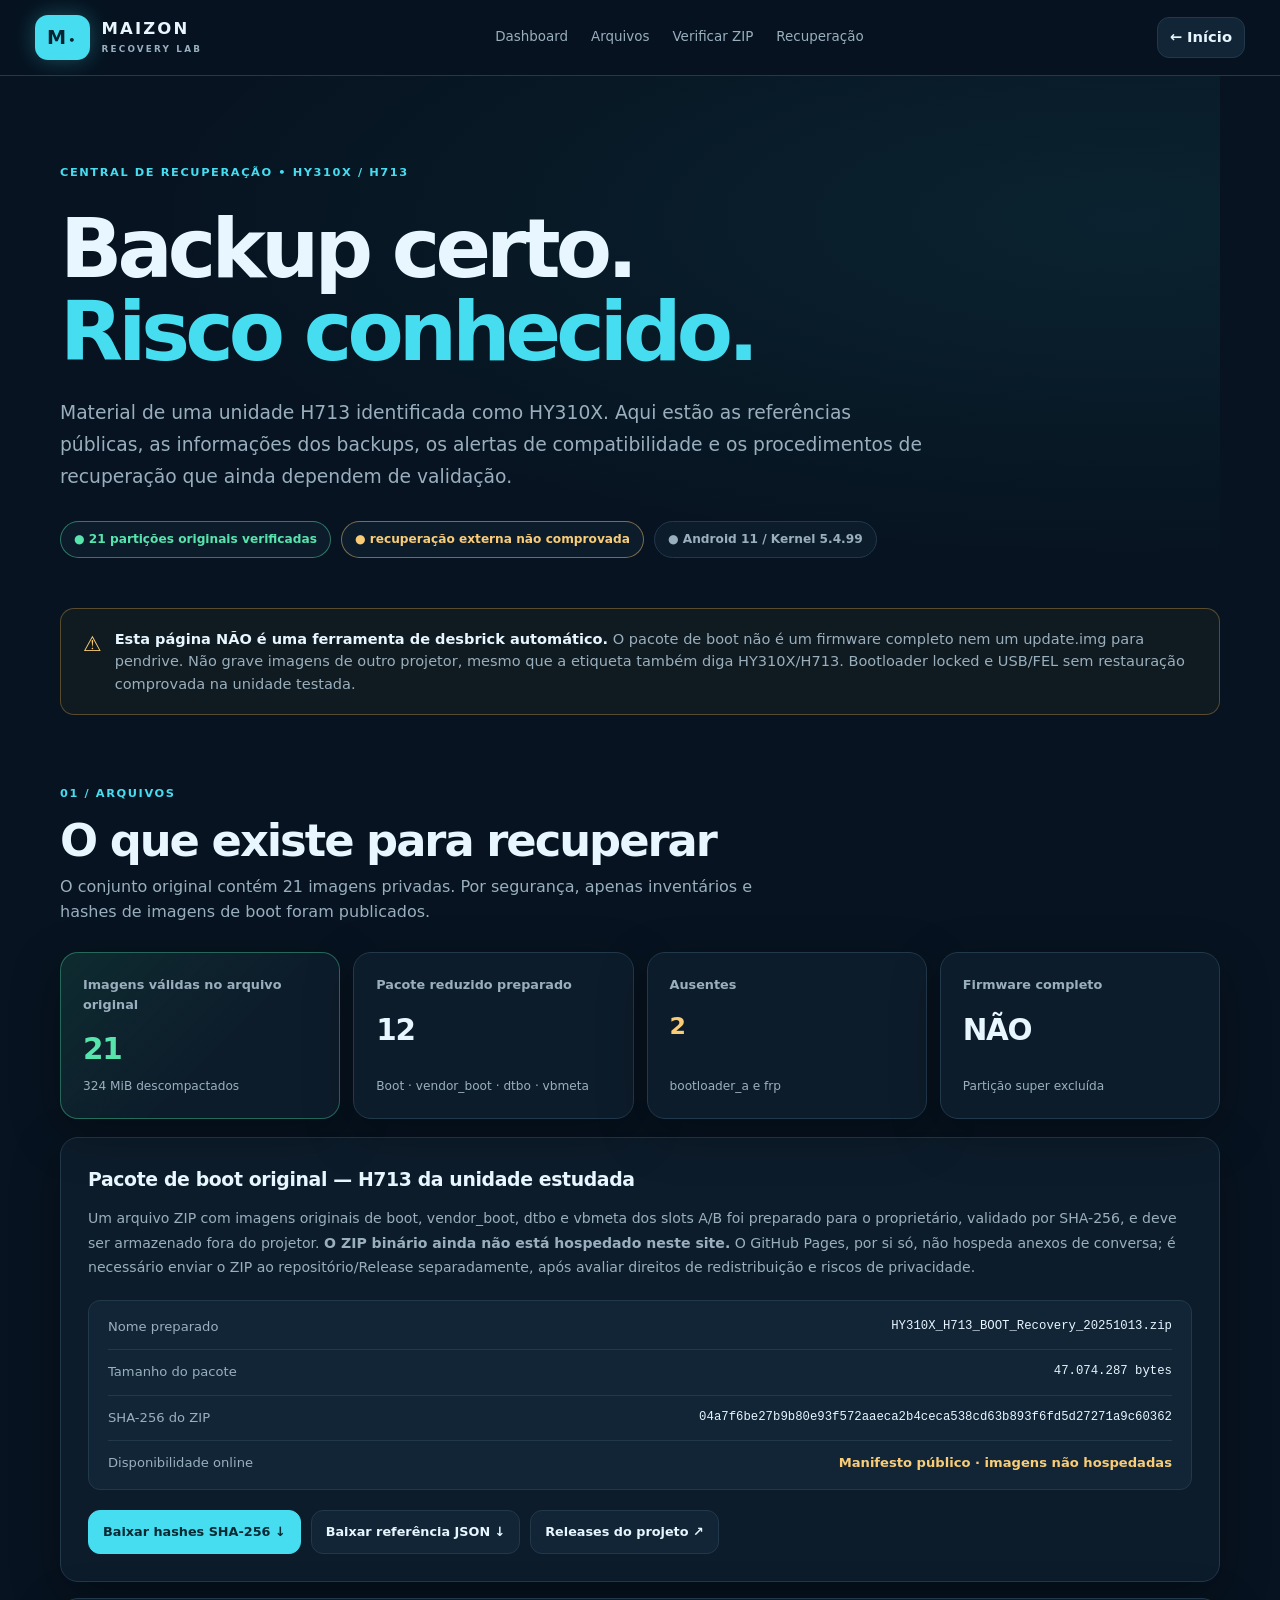
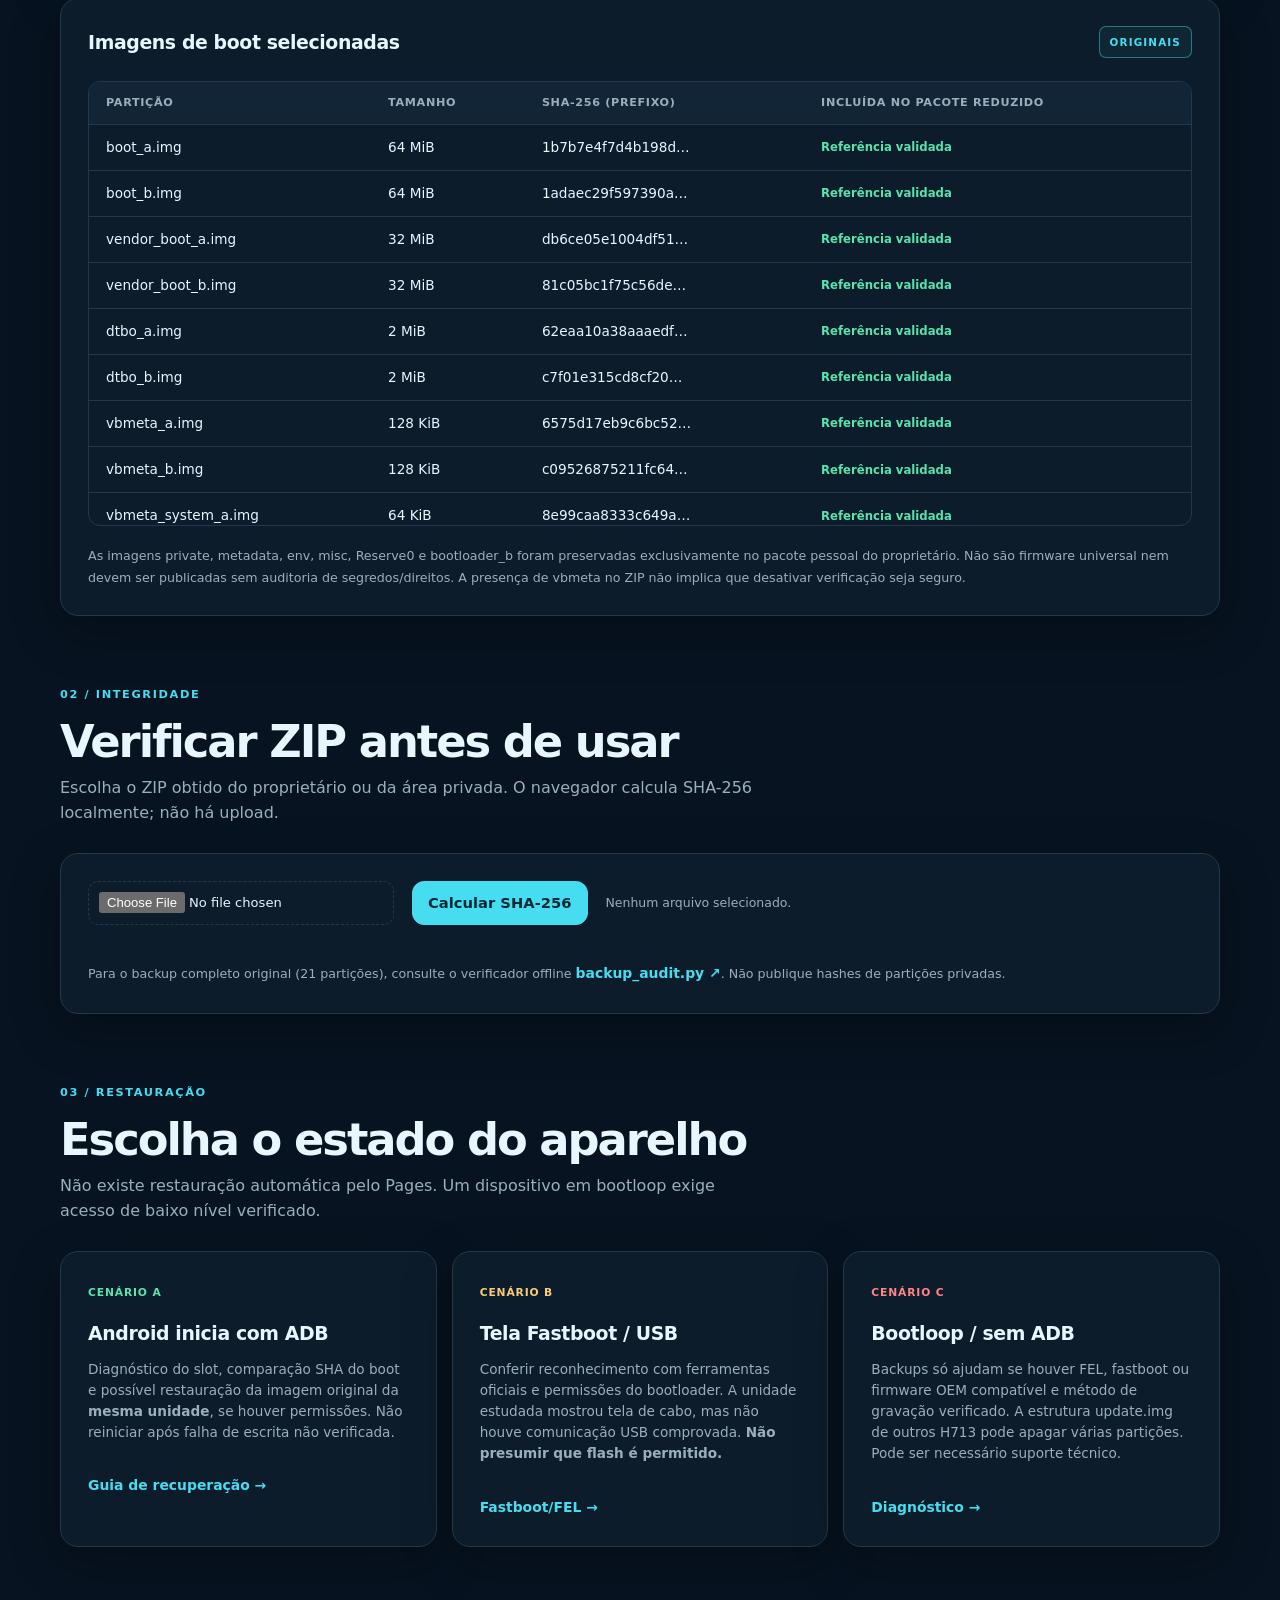
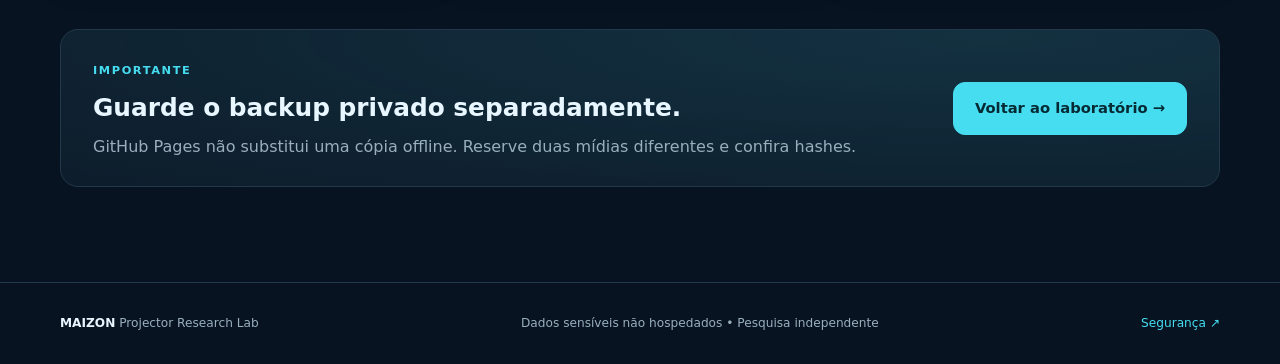
==== docs/recuperacao.html @ cb197488 "feat(pages): recovery portal, downloadable public manifests and local ZIP SHA validator" ====
<!doctype html>
<html lang="pt-BR">
<head><meta charset="utf-8"><meta name="viewport" content="width=device-width,initial-scale=1">
<meta name="theme-color" content="#071320"><meta name="description" content="Backups originais do HY310X H713, arquivos de referência, verificação SHA-256 e rotas de recuperação documentadas.">
<title>Recuperação e backups · Maizon H713 Lab</title>
<link rel="stylesheet" href="assets/site.css"><link rel="stylesheet" href="assets/recovery.css">
<script defer src="assets/recovery.js"></script></head>
<body>
<header class="bar"><div class="bar-inner"><a class="brand" href="index.html"><span class="brand-icon">M<span>•</span></span><span>MAIZON <small>RECOVERY LAB</small></span></a>
<nav aria-label="Navegação"><a href="index.html">Dashboard</a><a href="#arquivos">Arquivos</a><a href="#verificacao">Verificar ZIP</a><a href="#brick">Recuperação</a></nav><a class="secondary" href="index.html" style="padding:8px 12px">← Início</a></div></header>
<main class="shell">
<section class="recovery-intro"><span class="kicker">CENTRAL DE RECUPERAÇÃO • HY310X / H713</span>
<h1>Backup certo.<br><em>Risco conhecido.</em></h1>
<p class="lede">Material de uma unidade H713 identificada como HY310X. Aqui estão as referências públicas, as informações dos backups, os alertas de compatibilidade e os procedimentos de recuperação que ainda dependem de validação.</p>
<div class="pillrow"><span class="chip good">● 21 partições originais verificadas</span><span class="chip caution">● recuperação externa não comprovada</span><span class="chip">● Android 11 / Kernel 5.4.99</span></div>
</section>
<section class="notice" aria-label="aviso de segurança"><span>⚠</span><div><strong>Esta página NÃO é uma ferramenta de desbrick automático.</strong> O pacote de boot não é um firmware completo nem um update.img para pendrive. Não grave imagens de outro projetor, mesmo que a etiqueta também diga HY310X/H713. Bootloader locked e USB/FEL sem restauração comprovada na unidade testada.</div></section>
<section id="arquivos" class="section section-tight"><div class="section-head"><div><span class="kicker">01 / ARQUIVOS</span><h2>O que existe para recuperar</h2><p>O conjunto original contém 21 imagens privadas. Por segurança, apenas inventários e hashes de imagens de boot foram publicados.</p></div></div>
<div class="stats">
  <article class="stat verified"><span>Imagens válidas no arquivo original</span><strong>21</strong><small>324 MiB descompactados</small></article>
  <article class="stat"><span>Pacote reduzido preparado</span><strong>12</strong><small>Boot · vendor_boot · dtbo · vbmeta</small></article>
  <article class="stat alert"><span>Ausentes</span><strong>2</strong><small>bootloader_a e frp</small></article>
  <article class="stat"><span>Firmware completo</span><strong>NÃO</strong><small>Partição super excluída</small></article>
</div>
<div class="panel package">
<h3>Pacote de boot original — H713 da unidade estudada</h3>
<p>Um arquivo ZIP com imagens originais de boot, vendor_boot, dtbo e vbmeta dos slots A/B foi preparado para o proprietário, validado por SHA-256, e deve ser armazenado fora do projetor. <strong>O ZIP binário ainda não está hospedado neste site.</strong> O GitHub Pages, por si só, não hospeda anexos de conversa; é necessário enviar o ZIP ao repositório/Release separadamente, após avaliar direitos de redistribuição e riscos de privacidade.</p>
<div class="packet-lines"><div><span>Nome preparado</span><code>HY310X_H713_BOOT_Recovery_20251013.zip</code></div><div><span>Tamanho do pacote</span><code>47.074.287 bytes</code></div><div><span>SHA-256 do ZIP</span><code class="break">04a7f6be27b9b80e93f572aaeca2b4ceca538cd63b893f6fd5d27271a9c60362</code></div><div><span>Disponibilidade online</span><strong class="yellow">Manifesto público · imagens não hospedadas</strong></div></div>
<div class="buttons"><a class="primary" href="assets/HY310X-H713-BOOT-SHA256SUMS.txt" download>Baixar hashes SHA-256 ↓</a><a class="secondary" href="assets/recovery-reference.json" download>Baixar referência JSON ↓</a><a class="secondary" href="https://github.com/maizon/Magcubic-HY310X-and-H713-H723-Root-/releases">Releases do projeto ↗</a></div>
</div>
<div class="panel" style="margin-top:16px"><div class="panel-title"><h3>Imagens de boot selecionadas</h3><span class="tag blue">ORIGINAIS</span></div><div class="table-scroll"><table><thead><tr><th>Partição</th><th>Tamanho</th><th>SHA-256 (prefixo)</th><th>Incluída no pacote reduzido</th></tr></thead><tbody id="recovery-table"></tbody></table></div>
<p class="hint">As imagens private, metadata, env, misc, Reserve0 e bootloader_b foram preservadas exclusivamente no pacote pessoal do proprietário. Não são firmware universal nem devem ser publicadas sem auditoria de segredos/direitos. A presença de vbmeta no ZIP não implica que desativar verificação seja seguro.</p></div>
</section>
<section id="verificacao" class="section section-tight"><div class="section-head"><div><span class="kicker">02 / INTEGRIDADE</span><h2>Verificar ZIP antes de usar</h2><p>Escolha o ZIP obtido do proprietário ou da área privada. O navegador calcula SHA-256 localmente; não há upload.</p></div></div>
<div class="panel checker"><input type="file" id="file" accept=".zip,application/zip" aria-label="Arquivo zip de recuperação">
<button id="check" type="button" class="primary small">Calcular SHA-256</button><output id="result" aria-live="polite">Nenhum arquivo selecionado.</output>
<p class="hint">Para o backup completo original (21 partições), consulte o verificador offline <a class="text-link" href="https://github.com/maizon/Magcubic-HY310X-and-H713-H723-Root-/blob/main/tools/backup_audit.py">backup_audit.py ↗</a>. Não publique hashes de partições privadas.</p>
</div></section>
<section id="brick" class="section section-tight"><div class="section-head"><div><span class="kicker">03 / RESTAURAÇÃO</span><h2>Escolha o estado do aparelho</h2><p>Não existe restauração automática pelo Pages. Um dispositivo em bootloop exige acesso de baixo nível verificado.</p></div></div>
<div class="recovery-grid">
<article class="panel"><span class="scenario green">CENÁRIO A</span><h3>Android inicia com ADB</h3><p>Diagnóstico do slot, comparação SHA do boot e possível restauração da imagem original da <strong>mesma unidade</strong>, se houver permissões. Não reiniciar após falha de escrita não verificada.</p><a class="text-link" href="https://github.com/maizon/Magcubic-HY310X-and-H713-H723-Root-/blob/main/docs/RECOVERY.md">Guia de recuperação →</a></article>
<article class="panel"><span class="scenario orange">CENÁRIO B</span><h3>Tela Fastboot / USB</h3><p>Conferir reconhecimento com ferramentas oficiais e permissões do bootloader. A unidade estudada mostrou tela de cabo, mas não houve comunicação USB comprovada. <strong>Não presumir que flash é permitido.</strong></p><a class="text-link" href="https://github.com/maizon/Magcubic-HY310X-and-H713-H723-Root-/blob/main/docs/USB-BOOT-AND-FEL.md">Fastboot/FEL →</a></article>
<article class="panel"><span class="scenario red">CENÁRIO C</span><h3>Bootloop / sem ADB</h3><p>Backups só ajudam se houver FEL, fastboot ou firmware OEM compatível e método de gravação verificado. A estrutura update.img de outros H713 pode apagar várias partições. Pode ser necessário suporte técnico.</p><a class="text-link" href="https://github.com/maizon/Magcubic-HY310X-and-H713-H723-Root-/blob/main/docs/TROUBLESHOOTING.md">Diagnóstico →</a></article>
</div>
</section>
<section class="section section-tight"><div class="cta-bottom"><div><span class="kicker">IMPORTANTE</span><h3>Guarde o backup privado separadamente.</h3><p>GitHub Pages não substitui uma cópia offline. Reserve duas mídias diferentes e confira hashes.</p></div><a class="primary" href="index.html">Voltar ao laboratório →</a></div></section>
</main>
<footer><div class="shell foot"><span><b>MAIZON</b> Projector Research Lab</span><span>Dados sensíveis não hospedados • Pesquisa independente</span><a href="https://github.com/maizon/Magcubic-HY310X-and-H713-H723-Root-/blob/main/SECURITY.md">Segurança ↗</a></div></footer>
</body></html>
---- docs/assets/site.css ----
:root{--bg:#071320;--surface:#0d1c2b;--surface2:#112537;--edge:#22384b;--text:#e7f6ff;--muted:#9aafbd;--cyan:#46ddf1;--mint:#57e4ad;--warn:#facc75;--shadow:0 15px 50px #0004;color-scheme:dark}
*{box-sizing:border-box}html{scroll-behavior:smooth}body{margin:0;background:var(--bg);color:var(--text);font-family:Inter,ui-sans-serif,system-ui,-apple-system,BlinkMacSystemFont,"Segoe UI",sans-serif;line-height:1.55}
body.light{--bg:#eef4f7;--surface:#fff;--surface2:#e6f0f5;--edge:#cedee6;--text:#193344;--muted:#50687a;--cyan:#057c98;--mint:#087a55;--warn:#95640b;--shadow:0 16px 50px #26536912;color-scheme:light}
a{color:inherit;text-decoration:none}button,input{font:inherit}button{cursor:pointer}button:focus-visible,a:focus-visible,input:focus-visible{outline:3px solid var(--cyan);outline-offset:3px}.skip{position:absolute;left:-999px}.skip:focus{left:1rem;top:1rem;background:var(--surface);z-index:99;padding:1rem}
.shell{width:min(1160px,calc(100% - 48px));margin:auto}.bar{position:sticky;top:0;background:color-mix(in srgb,var(--bg) 92%,transparent);backdrop-filter:blur(18px);border-bottom:1px solid var(--edge);z-index:20}.bar-inner{height:75px;width:min(1210px,calc(100% - 48px));margin:auto;display:flex;align-items:center;justify-content:space-between;gap:2rem}.brand{display:flex;align-items:center;gap:12px;font-weight:850;font-size:1.03rem;letter-spacing:.13em;white-space:nowrap;line-height:1}.brand small{display:block;color:var(--muted);font-size:.55rem;letter-spacing:.25em;margin-top:7px}.brand-icon{background:var(--cyan);color:#042531;border-radius:13px;padding:13px 12px;font-size:1.2rem;box-shadow:0 0 22px #46ddf14d}.brand-icon span{font-size:.7rem}.bar nav{display:flex;gap:23px}.bar nav a{font-size:.84rem;color:var(--muted);transition:.2s}.bar nav a:hover{color:var(--cyan)}.icon-button{border:1px solid var(--edge);border-radius:12px;background:var(--surface2);color:var(--text);width:40px;height:40px;font-size:1.4rem}
.hero{position:relative;overflow:hidden;background:radial-gradient(ellipse at 80% 16%,#1a56614f,transparent 47%),linear-gradient(180deg,#10293a50,transparent 90%);border-bottom:1px solid var(--edge)}.hero .glow{position:absolute;pointer-events:none;inset:0;background-image:linear-gradient(#6febef0d 1px,transparent 1px),linear-gradient(90deg,#6febef0d 1px,transparent 1px);background-size:48px 48px;mask-image:linear-gradient(to bottom,#000a,transparent)}.hero-body{position:relative;padding:100px 0 60px}.eyebrow,.kicker,.micro{font-weight:750;font-size:.71rem;letter-spacing:.14em;color:var(--cyan)}.eyebrow{display:inline-flex;align-items:center;gap:9px;border:1px solid #49cfde61;border-radius:99px;background:#18b6ca13;padding:9px 15px}.pulse{width:8px;height:8px;border-radius:50%;background:var(--mint);box-shadow:0 0 12px var(--mint)}h1,h2,h3,p{margin-top:0}h1{font-size:clamp(3.3rem,7.2vw,6.8rem);line-height:1.01;font-weight:850;letter-spacing:-.075em;margin:31px 0 30px}h1 em{font-style:normal;color:var(--cyan)}h1 span{color:var(--text)}.lede{max-width:750px;font-size:1.17rem;color:var(--muted);line-height:1.7}.lede strong{color:var(--text)}.hero-ctas{display:flex;gap:13px;flex-wrap:wrap;margin:34px 0 54px}.primary,.secondary{padding:14px 21px;border-radius:12px;font-weight:750;font-size:.92rem;display:inline-flex;align-items:center;justify-content:center;gap:17px}.primary{color:#062a34;background:var(--cyan);border:1px solid var(--cyan)}.primary:hover{filter:brightness(1.1)}.secondary{border:1px solid var(--edge);background:var(--surface2)}.hero-foot{display:flex;gap:28px;flex-wrap:wrap;color:var(--muted);font-size:.81rem}.section{padding:82px 0 0}.section-head{display:flex;align-items:end;justify-content:space-between;gap:22px;margin-bottom:27px}.section-head h2{font-size:clamp(1.9rem,4vw,2.8rem);letter-spacing:-.045em;margin:10px 0 9px;line-height:1.14}.section-head p{color:var(--muted);margin:0;max-width:700px}.micro{border:1px solid var(--edge);padding:8px 12px;border-radius:30px;white-space:nowrap}.stats{display:grid;grid-template-columns:repeat(4,1fr);gap:13px}.stat{min-height:166px;background:var(--surface);padding:22px;border:1px solid var(--edge);border-radius:18px;display:flex;flex-direction:column;box-shadow:var(--shadow)}.stat>span{font-size:.8rem;color:var(--muted);font-weight:700}.stat strong{font-size:clamp(1.4rem,2.3vw,2.1rem);letter-spacing:-.045em;margin:13px 0 4px}.stat strong span{font-size:.95rem;color:var(--muted)}.stat small{font-size:.76rem;color:var(--muted);margin-top:auto}.stat.verified{border-color:#4fe2ab60;background:linear-gradient(135deg,#42d69c20,var(--surface) 60%)}.stat.verified strong{color:var(--mint)}.stat.alert strong{font-size:1.48rem;color:var(--warn)}.notice{margin-top:18px;display:flex;gap:13px;padding:19px 22px;border:1px solid #e6af4a55;border-radius:14px;background:#d1a03c0c;color:var(--muted);font-size:.91rem}.notice span{color:var(--warn);font-size:1.3rem}.notice strong{color:var(--text)}.tabs{display:flex;gap:9px;flex-wrap:wrap;margin-bottom:14px}.tab,.filter{background:var(--surface);border:1px solid var(--edge);padding:10px 16px;border-radius:11px;color:var(--muted);font-size:.85rem;font-weight:700}.tab.active,.filter.active{color:var(--cyan);background:#49ddee12;border-color:#49ddee7a}.family{background:linear-gradient(120deg,#11898a17,var(--surface));border:1px solid var(--edge);border-radius:15px;padding:21px 24px;margin-bottom:17px;display:flex;justify-content:space-between;gap:1.5rem;align-items:center}.family strong{font-size:1rem}.family p{color:var(--muted);font-size:.86rem;margin:4px 0 0}.family span{font-size:.75rem;font-weight:750;border:1px solid var(--edge);padding:7px 10px;border-radius:9px;white-space:nowrap}.columns{display:grid;grid-template-columns:1.2fr 1fr;gap:17px}.panel{background:var(--surface);border:1px solid var(--edge);border-radius:18px;box-shadow:var(--shadow);padding:27px}.panel-title{display:flex;justify-content:space-between;align-items:center;gap:12px;margin-bottom:23px}.panel h3{font-size:1.18rem;margin:0;letter-spacing:-.02em}.tag{color:var(--mint);font-size:.65rem;font-weight:750;letter-spacing:.11em;padding:7px 10px;border:1px solid #47d6a755;background:#25aa8e15;border-radius:7px;white-space:nowrap}.tag.blue{color:var(--cyan);border-color:#3fd9f077}.tag.orange{color:var(--warn);border-color:#facca277}.timeline{list-style:none;padding:0;margin:0}.timeline li{display:flex;gap:17px;position:relative;padding-bottom:21px}.timeline li:not(:last-child):before{content:"";position:absolute;left:18px;top:39px;bottom:0;border-left:1px solid var(--edge)}.step{z-index:1;flex:0 0 36px;height:36px;border-radius:10px;background:var(--surface2);border:1px solid var(--edge);display:grid;place-items:center;font-size:.73rem;color:var(--cyan);font-weight:750}.timeline strong{font-size:.91rem}.timeline p{color:var(--muted);font-size:.81rem;margin:4px 0 0}.text-link{display:inline-flex;margin-top:19px;color:var(--cyan);font-weight:750;font-size:.87rem}.spec{margin:0}.spec>div{display:flex;align-items:center;justify-content:space-between;gap:20px;border-bottom:1px solid var(--edge);padding:11px 0;font-size:.87rem}.spec dt{color:var(--muted)}.spec dd{font-weight:650;margin:0;text-align:right;overflow-wrap:anywhere}.green{color:var(--mint)}.hint{font-size:.79rem;color:var(--muted);line-height:1.7;margin:19px 0 0}
.table-controls{display:flex;justify-content:space-between;align-items:center;gap:12px;margin-bottom:19px}.search{display:flex;align-items:center;gap:12px;background:var(--surface2);border:1px solid var(--edge);padding:8px 14px;border-radius:10px;flex:1;max-width:440px}.search span{font-size:1.4rem;color:var(--muted)}.search input{background:transparent;border:0;color:var(--text);outline:none;min-width:0;width:100%;font-size:.88rem}.filter-set{display:flex;gap:7px}.filter{font-size:.75rem;padding:9px 12px}.table-scroll{max-height:445px;overflow:auto;border:1px solid var(--edge);border-radius:12px}table{border-collapse:collapse;width:100%;font-size:.85rem;text-align:left}thead{position:sticky;top:0;background:var(--surface2)}th,td{padding:12px 17px;border-bottom:1px solid var(--edge)}th{font-size:.7rem;letter-spacing:.06em;color:var(--muted);text-transform:uppercase}td{font-variant-numeric:tabular-nums}.status-ok{font-size:.73rem;color:var(--mint);font-weight:800}.sensitive{color:var(--warn)}.table-note{margin-top:12px;color:var(--muted);font-size:.8rem}
.toolgrid{display:grid;grid-template-columns:repeat(3,1fr);gap:15px}.feature{display:flex;flex-direction:column;gap:12px}.feature-icon{background:var(--surface2);display:grid;place-items:center;width:45px;height:45px;border-radius:11px;color:var(--cyan);font-size:1.5rem}.feature p,.hash-panel p{color:var(--muted);font-size:.85rem;margin:0;min-height:56px}.feature pre{margin:0;background:var(--bg);border:1px solid var(--edge);padding:15px 12px;white-space:pre-wrap;overflow-wrap:anywhere;font-size:.78rem;border-radius:10px;color:var(--cyan);flex-grow:1}.copy{background:var(--surface2);border:1px solid var(--edge);color:var(--text);border-radius:10px;font-weight:700;padding:10px 13px;align-self:flex-start;font-size:.8rem}.hash-panel{display:grid;grid-template-columns:1fr 1fr;gap:28px;margin-top:17px}.hash-panel h3{margin:10px 0}.hash-work{display:flex;flex-direction:column;gap:12px}.hash-work input{border:1px dashed var(--edge);border-radius:9px;padding:11px;max-width:100%;font-size:.8rem}.hash-work output{font-size:.79rem;overflow-wrap:anywhere;color:var(--muted);background:var(--surface2);border-radius:9px;padding:10px 12px}.small{padding:10px 15px;align-self:flex-start;cursor:pointer}.source-grid{display:grid;grid-template-columns:repeat(4,1fr);gap:14px}.source-grid a{border:1px solid var(--edge);background:var(--surface);border-radius:14px;padding:20px;display:flex;flex-direction:column;min-height:110px;transition:transform .2s,border .2s}.source-grid a:hover{transform:translateY(-3px);border-color:var(--cyan)}.source-grid span{margin-top:12px;color:var(--muted);font-size:.8rem}.cta-bottom{border:1px solid var(--edge);background:radial-gradient(ellipse at 80% 5%,#46ddf11c,transparent),var(--surface);border-radius:18px;padding:27px 32px;margin-top:17px;display:flex;justify-content:space-between;align-items:center;gap:22px}.cta-bottom h3{font-size:1.55rem;margin:7px 0}.cta-bottom p{color:var(--muted);margin:0}footer{border-top:1px solid var(--edge);margin-top:95px;padding:31px 0}.foot{display:flex;justify-content:space-between;align-items:center;gap:15px;font-size:.76rem;color:var(--muted);flex-wrap:wrap}.foot b{color:var(--text)}.foot a{color:var(--cyan)}#toast{position:fixed;bottom:23px;right:23px;padding:12px 18px;border:1px solid var(--edge);border-radius:10px;background:var(--surface2);color:var(--text);box-shadow:var(--shadow);opacity:0;pointer-events:none;transition:opacity .2s;max-width:300px;z-index:30}#toast.show{opacity:1}
@media(max-width:950px){.bar nav{display:none}.stats{grid-template-columns:repeat(2,1fr)}.source-grid{grid-template-columns:repeat(2,1fr)}.toolgrid{grid-template-columns:1fr 1fr}.columns{grid-template-columns:1fr}.hash-panel{grid-template-columns:1fr}.hash-panel p,.feature p{min-height:auto}}
@media(max-width:650px){.shell,.bar-inner{width:calc(100% - 30px)}.hero-body{padding:64px 0 39px}h1{font-size:clamp(2.9rem,11vw,4.8rem)}.hero-foot{gap:9px 18px}.section{padding-top:65px}.section-head{align-items:flex-start;flex-direction:column}.stats{grid-template-columns:1fr 1fr;gap:9px}.stat{padding:16px;min-height:150px}.stat.alert strong{font-size:1.08rem}.panel{padding:19px}.family,.cta-bottom{align-items:flex-start;flex-direction:column}.toolgrid,.source-grid{grid-template-columns:1fr}.table-controls{flex-direction:column;align-items:stretch}.search{max-width:none}.filter-set{flex-wrap:wrap}.table-scroll{overflow-x:auto}.hero-ctas{flex-direction:column;align-items:stretch}.hero-ctas .primary,.hero-ctas .secondary{width:100%}th,td{white-space:nowrap;padding:10px 12px}}
@media(prefers-reduced-motion:reduce){html{scroll-behavior:auto}*,*:before,*:after{transition:none!important}}
---- docs/assets/recovery.css ----
.recovery-intro{padding:83px 0 32px;background:radial-gradient(ellipse at 92% 28%,#2ec3d017,transparent 65%)}
.recovery-intro h1{font-size:clamp(2.8rem,6.4vw,5.6rem);margin:24px 0;letter-spacing:-.06em}
.recovery-intro .lede{max-width:880px}
.section-tight{padding-top:65px}.pillrow{display:flex;gap:10px;flex-wrap:wrap;margin-top:28px}
.chip{border:1px solid var(--edge);padding:8px 13px;border-radius:99px;font-size:.76rem;font-weight:700;color:var(--muted);background:var(--surface)}
.chip.good{color:var(--mint);border-color:#57e4ad77}.chip.caution{color:var(--warn);border-color:#facc7577}
.package{margin-top:18px}.package p{color:var(--muted);font-size:.88rem;line-height:1.75;margin:12px 0 20px}
.packet-lines{background:var(--surface2);border:1px solid var(--edge);border-radius:12px;padding:4px 19px}
.packet-lines>div{display:flex;justify-content:space-between;gap:20px;padding:12px 0;border-bottom:1px solid var(--edge);font-size:.82rem}
.packet-lines>div:last-child{border:0}.packet-lines span{color:var(--muted)}
.packet-lines code{font-family:ui-monospace,Consolas,monospace;text-align:right;font-size:.77rem}
.break{overflow-wrap:anywhere;max-width:70%}.yellow{color:var(--warn)}
.buttons{display:flex;flex-wrap:wrap;gap:10px;margin-top:20px}.buttons .primary,.buttons .secondary{padding:11px 14px;font-size:.8rem}
.recovery-grid{display:grid;grid-template-columns:repeat(3,1fr);gap:15px}
.recovery-grid h3{margin:16px 0 10px}.recovery-grid p{font-size:.85rem;color:var(--muted)}
.scenario{font-size:.67rem;letter-spacing:.08em;font-weight:800}
.scenario.green{color:var(--mint)}.scenario.orange{color:var(--warn)}.scenario.red{color:#ff8484}
.checker{display:flex;align-items:center;gap:18px;flex-wrap:wrap}
.checker input{max-width:100%;padding:10px;border:1px dashed var(--edge);border-radius:10px;font-size:.82rem}
.checker output{min-width:0;flex:1;overflow-wrap:anywhere;font-size:.78rem;color:var(--muted)}
.checker .hint{width:100%;margin:0}
@media(max-width:850px){.recovery-grid{grid-template-columns:1fr}.packet-lines>div{flex-direction:column;gap:4px}.packet-lines code{text-align:left}.break{max-width:100%}}
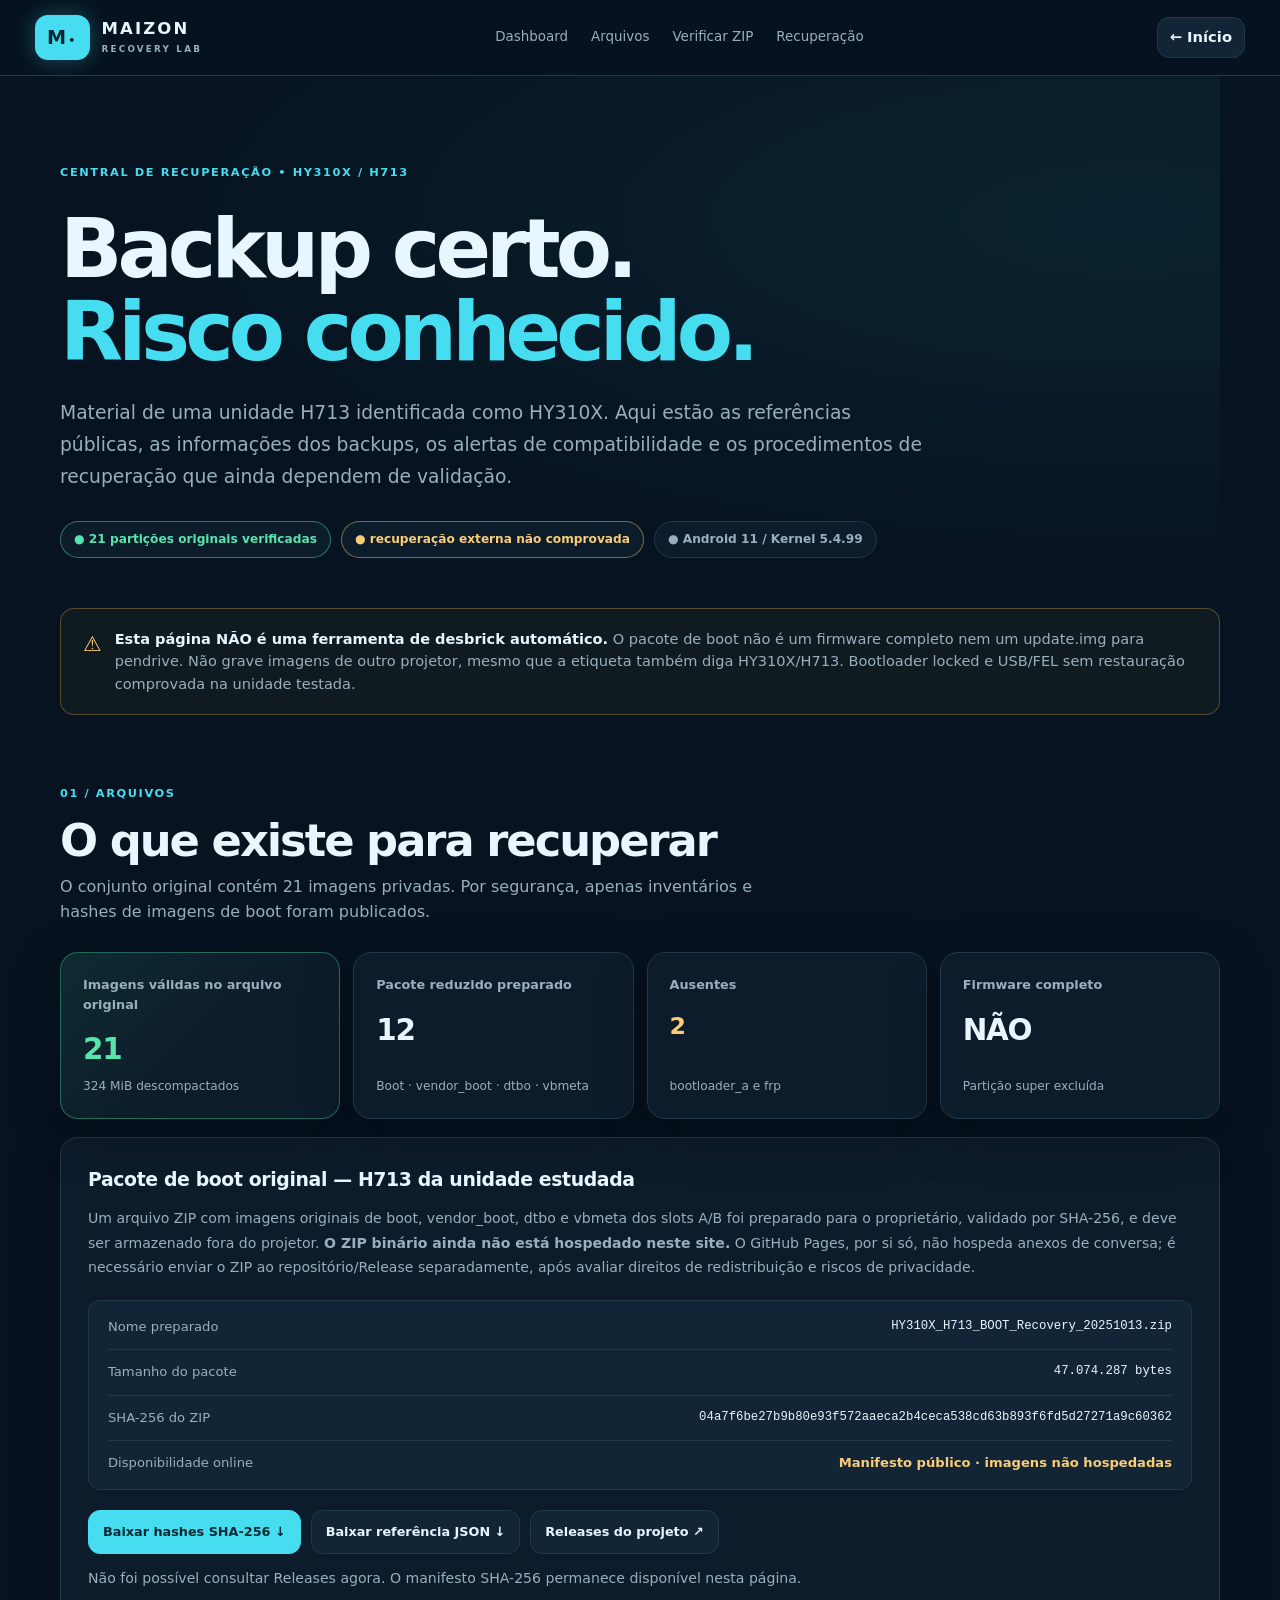
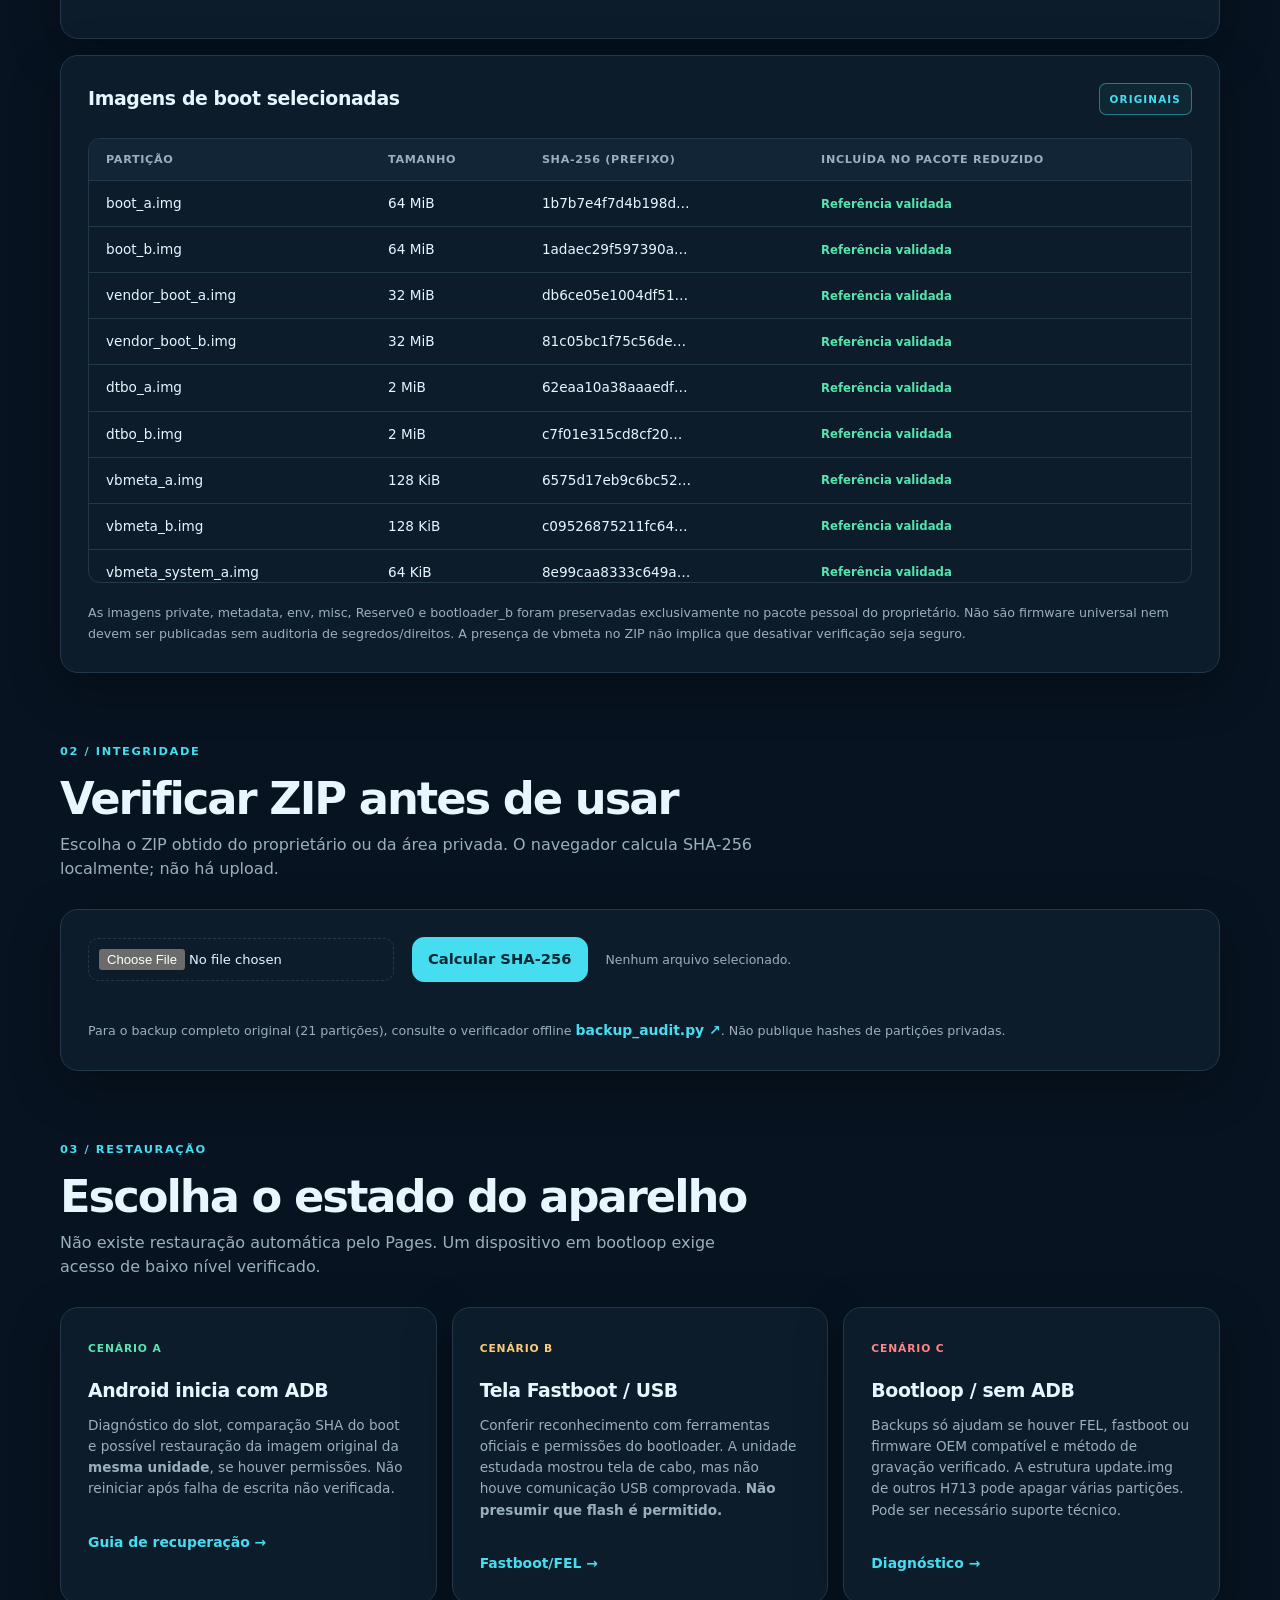
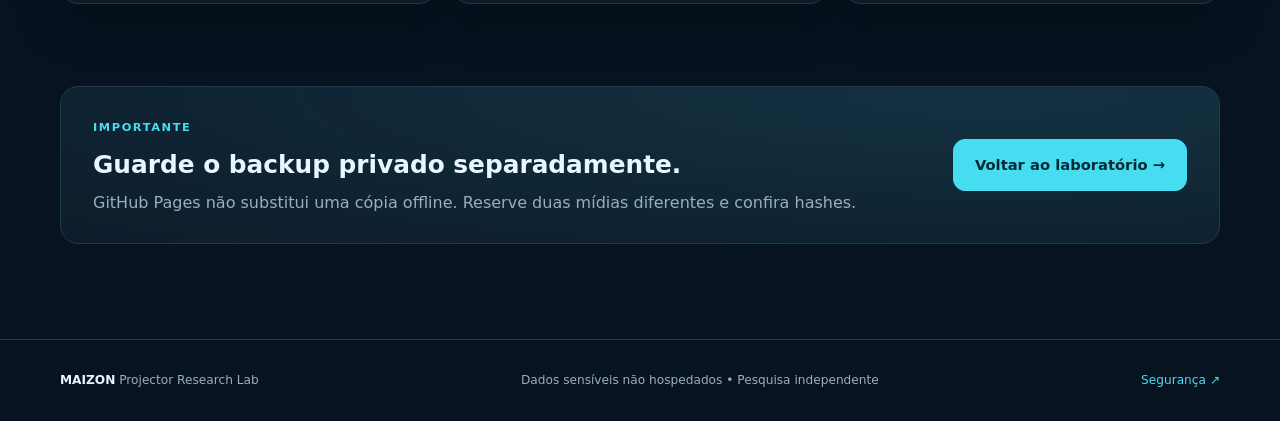
==== commit 213bf432: "feat: detect published recovery Release and provide hash-guarded draft upload helper" ====
--- a/docs/recuperacao.html
+++ b/docs/recuperacao.html
@@ -25,8 +25,8 @@
 <div class="panel package">
 <h3>Pacote de boot original — H713 da unidade estudada</h3>
 <p>Um arquivo ZIP com imagens originais de boot, vendor_boot, dtbo e vbmeta dos slots A/B foi preparado para o proprietário, validado por SHA-256, e deve ser armazenado fora do projetor. <strong>O ZIP binário ainda não está hospedado neste site.</strong> O GitHub Pages, por si só, não hospeda anexos de conversa; é necessário enviar o ZIP ao repositório/Release separadamente, após avaliar direitos de redistribuição e riscos de privacidade.</p>
-<div class="packet-lines"><div><span>Nome preparado</span><code>HY310X_H713_BOOT_Recovery_20251013.zip</code></div><div><span>Tamanho do pacote</span><code>47.074.287 bytes</code></div><div><span>SHA-256 do ZIP</span><code class="break">04a7f6be27b9b80e93f572aaeca2b4ceca538cd63b893f6fd5d27271a9c60362</code></div><div><span>Disponibilidade online</span><strong class="yellow">Manifesto público · imagens não hospedadas</strong></div></div>
-<div class="buttons"><a class="primary" href="assets/HY310X-H713-BOOT-SHA256SUMS.txt" download>Baixar hashes SHA-256 ↓</a><a class="secondary" href="assets/recovery-reference.json" download>Baixar referência JSON ↓</a><a class="secondary" href="https://github.com/maizon/Magcubic-HY310X-and-H713-H723-Root-/releases">Releases do projeto ↗</a></div>
+<div class="packet-lines"><div><span>Nome preparado</span><code>HY310X_H713_BOOT_Recovery_20251013.zip</code></div><div><span>Tamanho do pacote</span><code>47.074.287 bytes</code></div><div><span>SHA-256 do ZIP</span><code class="break">04a7f6be27b9b80e93f572aaeca2b4ceca538cd63b893f6fd5d27271a9c60362</code></div><div><span>Disponibilidade online</span><strong class="yellow" id="hosting-status">Manifesto público · imagens não hospedadas</strong></div></div>
+<div class="buttons"><a class="primary" href="assets/HY310X-H713-BOOT-SHA256SUMS.txt" download>Baixar hashes SHA-256 ↓</a><a class="secondary" href="assets/recovery-reference.json" download>Baixar referência JSON ↓</a><a class="secondary" href="https://github.com/maizon/Magcubic-HY310X-and-H713-H723-Root-/releases">Releases do projeto ↗</a></div><p id="release-status" class="hint" aria-live="polite">Consulta opcional aos Releases públicos: verificando existência do ZIP…</p>
 </div>
 <div class="panel" style="margin-top:16px"><div class="panel-title"><h3>Imagens de boot selecionadas</h3><span class="tag blue">ORIGINAIS</span></div><div class="table-scroll"><table><thead><tr><th>Partição</th><th>Tamanho</th><th>SHA-256 (prefixo)</th><th>Incluída no pacote reduzido</th></tr></thead><tbody id="recovery-table"></tbody></table></div>
 <p class="hint">As imagens private, metadata, env, misc, Reserve0 e bootloader_b foram preservadas exclusivamente no pacote pessoal do proprietário. Não são firmware universal nem devem ser publicadas sem auditoria de segredos/direitos. A presença de vbmeta no ZIP não implica que desativar verificação seja seguro.</p></div>
